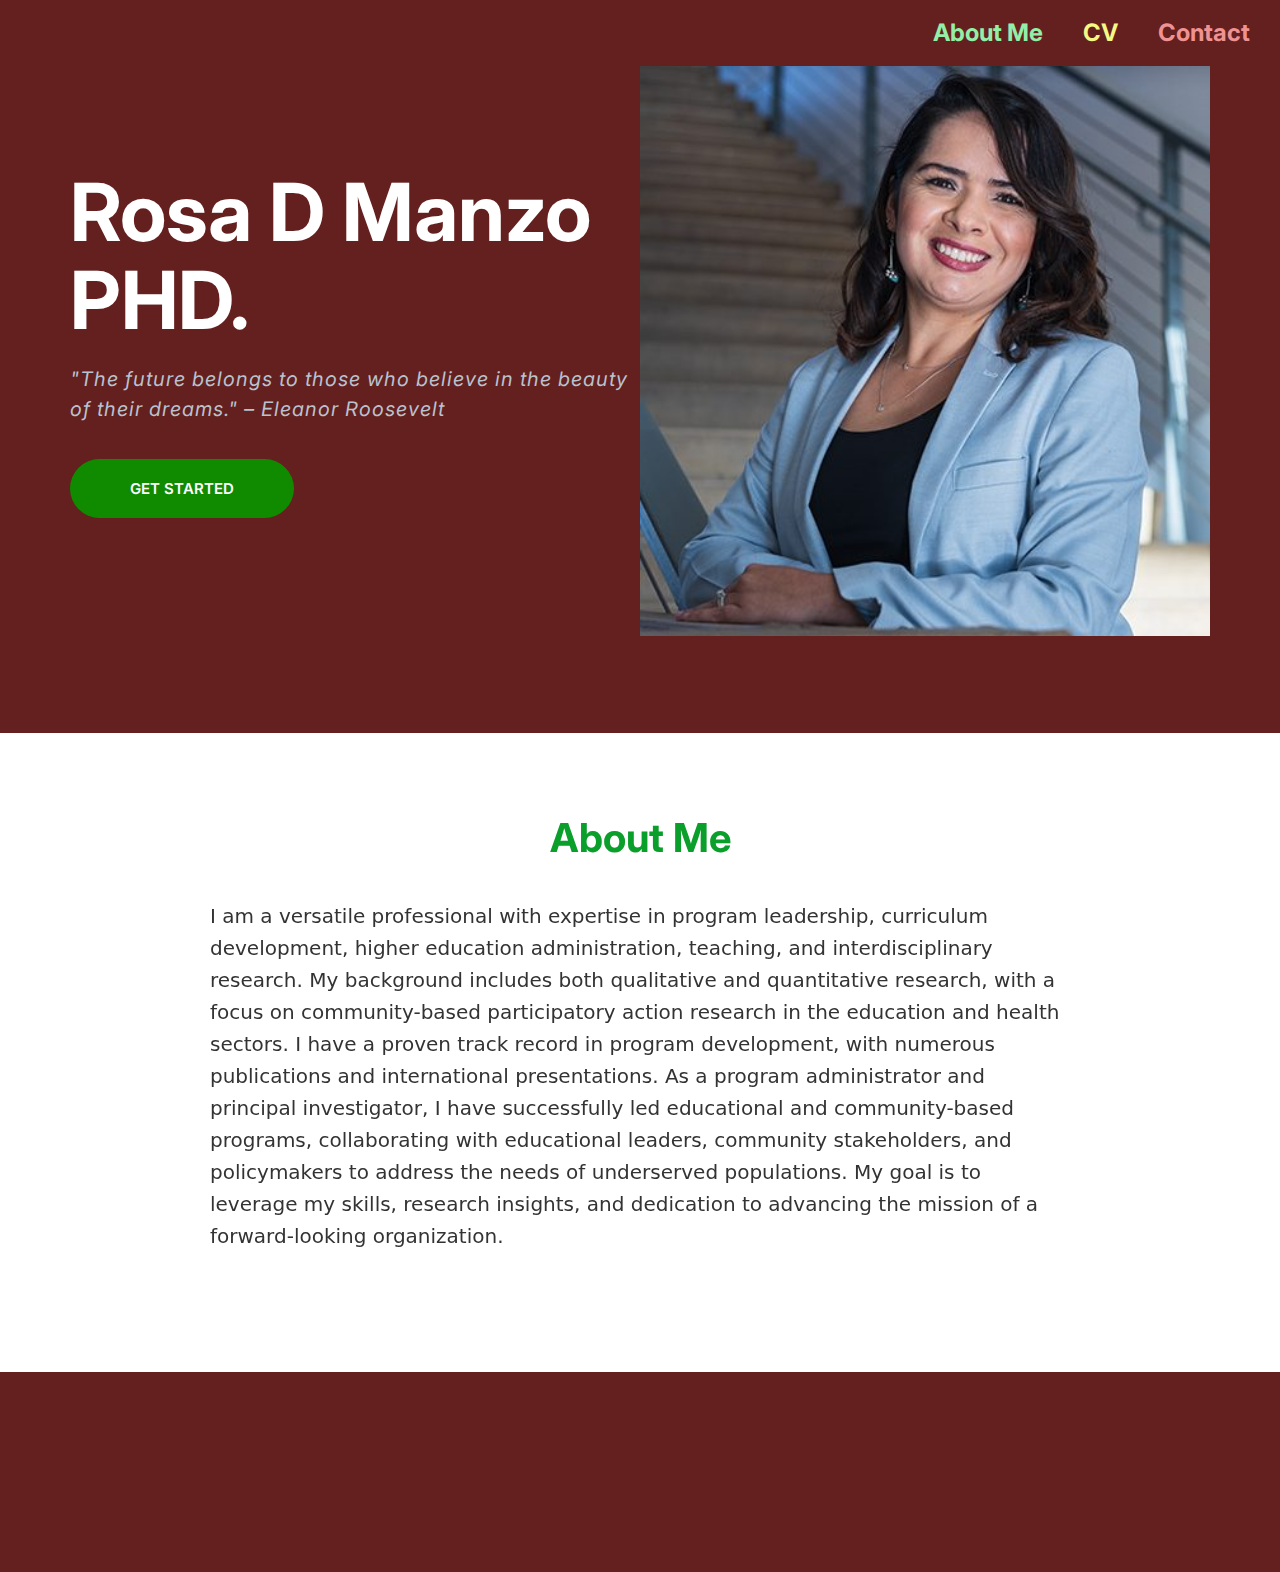
==== index.html @ 621b41e6 "pilot launch" ====
<!DOCTYPE html>
<html lang="en">
  <head>
    <meta charset="UTF-8" />
    <meta name="viewport" content="width=device-width, initial-scale=1.0" />
    <meta
      name="description"
      content="Deploy your websites in less than 60 seconds."
    />
    <meta
      property="og:title"
      content="Moshify - Deploy your websites in less than 60 seconds."
    />
    <meta
      property="og:description"
      content="Moshify is an imginary cloud hosting company. It's designed to teach people how to build modern websites using HTML5 and CSS3. To learn how to build this website from scratch, get the Ultimate HTML and CSS course on codewithmosh.com."
    />
    <meta property="og:type" content="website" />
    <meta property="og:image" content="http://moshified.com/moshify.jpg" />
    <meta property="og:url" content="http://moshified.com" />
    <title>Moshify - Go Online for Just $9</title>
    <link rel="icon" href="images/favicon-sm.png" />
    <link rel="apple-touch-icon" sizes="72x72" href="images/favicon-md.png" />
    <link rel="apple-touch-icon" sizes="144x144" href="images/favicon-lg.png" />
    <link rel="preconnect" href="https://fonts.gstatic.com" />
    <link
      href="https://fonts.googleapis.com/css2?family=Inter:wght@400;600;700&display=swap"
      rel="stylesheet"
    />
    <link rel="stylesheet" href="css/normalize.css" />

    <link rel="stylesheet" href="css/styles.css" />
    <link rel="stylesheet" href="https://unpkg.com/aos@next/dist/aos.css" />
  </head>
  <body>
    <header>
      <nav class="nav collapsible">
        <a aria-label="Moshify" class="nav__brand" href="/">
          <!-- <img src="images/house.svg" alt="" -->
          <!-- /> -->
        </a>
        <svg class="icon icon--white nav__toggler">
          <use href="images/sprite.svg#menu"></use>
        </svg>
        <ul class="list nav__list collapsible__content">
          <li class="nav__item" id="nav__item1">
            <a class="non_default_link" href="./pages/about_me.html"
              >About Me</a
            >
          </li>
          <li class="nav__item" id="nav__item2">
            <a class="non_default_link" href="./pages/cv.html">CV</a>
          </li>
          <li class="nav__item" id="nav__item3">
            <a class="non_default_link" href="/pages/contact_me.html"
              >Contact</a
            >
          </li>
        </ul>
      </nav>
    </header>
    <section class="block block--dark block--skewed-left hero">
      <div class="container grid grid--1x2">
        <header class="block__header hero__content">
          <h1 data-aos="zoom-in-up" class="block__heading">
            Rosa D Manzo PHD.
          </h1>
          <p class="hero__tagline">
            "The future belongs to those who believe in the beauty of their
            dreams." – Eleanor Roosevelt
          </p>
          <a
            target="_blank"
            href="https://codewithmosh.com"
            class="btn btn--accent btn--stretched"
            >Get Started</a
          >
        </header>
        <picture data-aos="zoom-in">
          <img class="hero__image" src="images/rosa_profile.jpg " alt="" />
        </picture>
      </div>
    </section>
    <section data-aos="zoom-in-up" class="block container block-domain">
      <header class="block__header_contact">
        <h2 class="about_me_header">About Me</h2>
        <p class="about_me_text">
          I am a versatile professional with expertise in program leadership,
          curriculum development, higher education administration, teaching, and
          interdisciplinary research. My background includes both qualitative
          and quantitative research, with a focus on community-based
          participatory action research in the education and health sectors. I
          have a proven track record in program development, with numerous
          publications and international presentations. As a program
          administrator and principal investigator, I have successfully led
          educational and community-based programs, collaborating with
          educational leaders, community stakeholders, and policymakers to
          address the needs of underserved populations. My goal is to leverage
          my skills, research insights, and dedication to advancing the mission
          of a forward-looking organization.
        </p>
      </header>
    </section>

    <footer class="block block--dark footer">
      <div class="container grid footer__sections">
        <section class="collapsible collapsible--expanded footer__section">
          <div class="collapsible__header">
            <h2 class="collapsible__heading footer__heading"></h2>
            <svg class="icon icon--white collapsible__chevron">
              <use href="images/sprite.svg#chevron"></use>
            </svg>
          </div>
          <div class="collapsible__content">
            <ul class="list">
              <li><a href="#"></a></li>
              <li><a href="#"></a></li>
              <li><a href="#"></a></li>
            </ul>
          </div>
        </section>
        <section class="collapsible footer__section">
          <div class="collapsible__header">
            <h2 class="collapsible__heading footer__heading"></h2>
            <svg class="icon icon--white collapsible__chevron">
              <use href="images/sprite.svg#chevron"></use>
            </svg>
          </div>
          <div class="collapsible__content">
            <ul class="list">
              <li><a href="#"></a></li>
              <li><a href="#"></a></li>
              <li><a href="#"></a></li>
            </ul>
          </div>
        </section>
        <section class="collapsible footer__section">
          <div class="collapsible__header">
            <h2 class="collapsible__heading footer__heading"></h2>
            <svg class="icon icon--white collapsible__chevron">
              <use href="images/sprite.svg#chevron"></use>
            </svg>
          </div>
          <div class="collapsible__content">
            <ul class="list">
              <li><a href="#"></a></li>
              <li><a href="#"></a></li>
              <li><a href="#"></a></li>
            </ul>
          </div>
        </section>
        <section class="collapsible footer__section">
          <div class="collapsible__header">
            <h2 class="collapsible__heading footer__heading"></h2>
            <svg class="icon icon--white collapsible__chevron">
              <use href="images/sprite.svg#chevron"></use>
            </svg>
          </div>
          <div class="collapsible__content">
            <ul class="list">
              <li><a href="#"></a></li>
              <li><a href="#"></a></li>
              <li><a href="#"></a></li>
            </ul>
          </div>
        </section>
        <div class="footer__brand">
          <!-- <img src="images/logo.svg" alt="" /> -->
          <p class="footer__copyright"></p>
        </div>
      </div>
    </footer>
    <script src="./js/main.js"></script>
    <script src="https://unpkg.com/aos@next/dist/aos.js"></script>
    <script>
      AOS.init();
    </script>
  </body>
</html>
---- css/styles.css ----
@import "./normalize.css";
:root {
  --color-primary: #2584ff;
  --color-secondary: #00d9ff;
  --color-accent: #108b00;
  --color-headings: #1b0760;
  --color-body: #918ca4;
  --color-body-darker: #5c5577;
  --color-border: #ccc;
  --border-radius: 30px;
}

*,
*::after,
*::before {
  box-sizing: border-box;
}

/* Typography */

::selection {
  background: var(--color-primary);
  color: #fff;
}

html {
  font-size: 62.5%;
}

img {
  width: 100%;
}

body {
  font-family: Inter, Arial, Helvetica, sans-serif;
  font-size: 2rem;
  line-height: 1.5;
  color: var(--color-body);
}

h1,
h2,
h3 {
  color: var(--color-headings);
  margin-bottom: 1rem;
  line-height: 1.1;
}

h1 {
  font-size: 6rem;
}

h2 {
  font-size: 4rem;
}

h3 {
  font-size: 2.8rem;
  font-weight: 600;
  line-height: 1.3;
}

p {
  margin-top: 0;
}

@media screen and (min-width: 1024px) {
  body {
    font-size: 1.8rem;
  }
  h1 {
    font-size: 8rem;
  }
  h2 {
    font-size: 4rem;
  }
  h3 {
    font-size: 2.4rem;
  }
}

/* Links */

a {
  text-decoration: none;
}

.link-arrow {
  color: var(--color-accent);
  text-transform: uppercase;
  font-size: 2rem;
  font-weight: bold;
}

.link-arrow::after {
  content: "-->";
  margin-left: 5px;
  transition: margin 0.15s;
}

.link-arrow:hover::after {
  margin-left: 10px;
}

@media screen and (min-width: 1024px) {
  .link-arrow {
    font-size: 1.5rem;
  }
}

/* Badges */

.badge {
  border-radius: 20px;
  font-size: 2rem;
  font-weight: 600;
  padding: 0.5rem 2rem;
  white-space: nowrap;
}

.badge--primary {
  background: var(--color-primary);
  color: #fff;
}

.badge--secondary {
  background: var(--color-secondary);
  color: #fff;
}

.badge--small {
  font-size: 1.6rem;
  padding: 0.5rem 1.5rem;
}

@media screen and (min-width: 1024px) {
  .badge {
    font-size: 1.5rem;
  }
  .badge--small {
    font-size: 1.2rem;
  }
}

/* Lists */

.list {
  list-style: none;
  padding-left: 0;
}

.list--inline .list__item {
  display: inline-block;
  margin-right: 2rem;
}

.list--tick {
  list-style-image: url(../images/tick.svg);
  padding-left: 3rem;
  color: var(--color-headings);
}

.list--tick .list__item {
  padding-left: 0.5rem;
  margin-bottom: 1rem;
}

@media screen and (min-width: 1024px) {
  .list--tick .list__item {
    padding-left: 0;
  }
}

/* Icons */

.icon {
  width: 40px;
  height: 40px;
}

.icon--small {
  width: 30px;
  height: 30px;
}

.icon--primary {
  fill: var(--color-primary);
}

.icon--white {
  fill: #fff;
}

.icon-container {
  background: #f3f9fa;
  width: 64px;
  height: 64px;
  border-radius: 100%;
  display: inline-flex;
  justify-content: center;
  align-items: center;
}

.icon-container--accent {
  background: var(--color-accent);
}

/* Buttons */

.btn {
  border-radius: 40px;
  border: 0;
  cursor: pointer;
  font-size: 1.8rem;
  font-weight: 600;
  margin: 1rem 0;
  outline: 0;
  padding: 2rem 4vw;
  text-align: center;
  text-transform: uppercase;
  white-space: nowrap;
}

.btn .icon {
  width: 2rem;
  height: 2rem;
  margin-right: 1rem;
  vertical-align: middle;
}

.btn--primary {
  background: var(--color-primary);
  color: #fff;
}

.btn--primary:hover {
  background: #3a8ffd;
}

.btn--secondary {
  background: var(--color-secondary);
  color: #fff;
}

.btn--secondary:hover {
  background: #05cdf0;
}

.btn--accent {
  background: var(--color-accent);
  color: #fff;
}

.btn--accent:hover {
  background: rgb(6, 131, 173);
}

.btn--outline {
  background: #fff;
  color: var(--color-headings);
  border: 2px solid var(--color-headings);
}

.btn--outline:hover {
  background: var(--color-headings);
  color: #fff;
}

.btn--stretched {
  padding-left: 6rem;
  padding-right: 6rem;
}

.btn--block {
  width: 100%;
  display: inline-block;
}

@media screen and (min-width: 1024px) {
  .btn {
    font-size: 1.5rem;
  }
}

/* Inputs */

.input {
  border-radius: var(--border-radius);
  border: 1px solid var(--color-border);
  color: var(--color-headings);
  font-size: 2rem;
  outline: 0;
  padding: 1.5rem 3.5rem;
}

::placeholder {
  color: #cdcbd7;
}

.input-group {
  border: 1px solid var(--color-border);
  border-radius: var(--border-radius);
  display: flex;
}

.input-group .input {
  border: 0;
  flex-grow: 1;
  padding: 1.5rem 2rem;
  width: 0;
}

.input-group .btn {
  margin: 4px;
}

@media screen and (min-width: 1024px) {
  .input {
    font-size: 1.5rem;
  }
}

/* Cards */

.card {
  border-radius: 7px;
  box-shadow: 0 0 20px 10px #f3f3f3;
  overflow: hidden;
}

.card__header,
.card__body {
  padding: 2rem 7%;
}

.card--primary .card__header {
  background: var(--color-primary);
  color: #fff;
}

.card--secondary .card__header {
  background: var(--color-secondary);
  color: #fff;
}

.card--primary .badge--primary {
  background: #126de4;
}

.card--secondary .badge--secondary {
  background: #02cdf1;
}

/* Plans */

.plan {
  transition: transform 0.2s ease-out;
}

.plan__name {
  color: #fff;
  margin: 0;
  font-weight: 500;
  font-size: 2.4rem;
}

.plan__price {
  font-size: 5rem;
}

.plan__billing-cycle {
  font-size: 2rem;
  font-weight: 300;
  opacity: 0.8;
  margin-right: 1rem;
}

.plan__description {
  font-size: 2rem;
  font-weight: 300;
  letter-spacing: 1px;
  display: block;
}

.plan .list__item {
  margin-bottom: 2rem;
}

.plan--popular .card__header {
  position: relative;
}

.plan--popular .card__header::before {
  content: url(../images/popular.svg);
  width: 40px;
  display: inline-block;
  position: absolute;
  top: -6px;
  right: 5%;
}

.plan:hover {
  transform: scale(1.05);
}

.plan--popular:hover {
  transform: scale(1.15);
}

@media screen and (min-width: 1024px) {
  .plan--popular {
    transform: scale(1.1);
  }
  .plan__name {
    font-size: 1.4rem;
  }
  .plan__price {
    font-size: 5rem;
  }
  .plan__billing-cycle {
    font-size: 1.6rem;
  }
  .plan__description {
    font-size: 1.7rem;
  }
}

/* Media */

.media {
  display: flex;
  margin-bottom: 4rem;
}

.media__title {
  margin-top: 0;
}

.media__body {
  margin: 0 2rem;
}

.media__image {
  margin-top: 1rem;
}

/* Quotes */

.quote {
  font-size: 3rem;
  font-style: italic;
  color: var(--color-body-darker);
  line-height: 1.3;
}

.quote__text::before {
  content: open-quote;
}

.quote__text::after {
  content: close-quote;
}

.quote__author {
  font-size: 2rem;
  font-weight: 500;
  font-style: normal;
  margin-bottom: 0;
}

.quote__organization {
  color: var(--color-headings);
  opacity: 0.4;
  font-size: 1.5rem;
  font-style: normal;
}

.quote__line {
  position: relative;
  bottom: 10px;
}

@media screen and (min-width: 1024px) {
  .quote {
    font-size: 2rem;
  }
  .quote__author {
    font-size: 2.4rem;
  }
  .quote__organization {
    font-size: 1.6rem;
  }
}

/* Grids */

.grid {
  display: grid;
}

@media screen and (min-width: 768px) {
  .grid--1x2 {
    grid-template-columns: repeat(2, 1fr);
  }
}

@media screen and (min-width: 1024px) {
  .grid--1x3 {
    grid-template-columns: repeat(3, 1fr);
  }
}

/* Testimonials */

.testimonial {
  padding: 3rem;
}

.testimonial .quote {
  margin: 2rem 0;
  font-size: 110%;
}

.testimonial__image {
  position: relative;
  margin: 0 3rem;
}

.testimonial__image > .icon-container {
  position: absolute;
  top: 3rem;
  right: -32px;
}

@media screen and (min-width: 768px) {
  .testimonial__image {
    margin: 0;
  }
  .testimonial .quote {
    margin: 5rem 0 0 6rem;
    font-size: 120%;
    line-height: 1.5;
  }
}

/* Callouts */

.callout {
  padding: 4rem;
  border-radius: 5px;
}

.callout--primary {
  background: var(--color-primary);
  color: #fff;
}

.callout__heading {
  color: #fff;
  margin-top: 0;
  font-size: 3rem;
}

.callout .btn {
  justify-self: center;
  align-self: center;
}

.callout__content {
  text-align: center;
}

@media screen and (min-width: 768px) {
  .callout .grid--1x2 {
    grid-template-columns: 1fr auto;
  }
  .callout__content {
    text-align: left;
  }
  .callout .btn {
    justify-self: start;
    margin: 0 2rem;
  }
}

/* Collapsibles */

.collapsible__header {
  display: flex;
  justify-content: space-between;
}

.collapsible__heading {
  margin-top: 0;
  font-size: 3rem;
}

.collapsible__chevron {
  transform: rotate(-90deg);
  transition: transform 0.3s;
}

.collapsible__content {
  max-height: 0;
  overflow: hidden;
  opacity: 0;
  transition: all 0.3s;
}

.collapsible--expanded .collapsible__chevron {
  transform: rotate(0);
}

.collapsible--expanded .collapsible__content {
  max-height: 100%;
  opacity: 1;
}

/* Blocks */

.block {
  --padding-vertical: 5rem;
  padding: var(--padding-vertical) 2rem;
}

.block__header {
  text-align: center;
  margin-bottom: 4rem;
}

.block__heading {
  margin-top: 0;
}

.block--dark {
  background: #641f1f;
  color: #7b858b;
}

.block--dark h1,
.block--dark h2,
.block--dark h3 {
  color: #fff;
}

.block--skewed-right {
  padding-bottom: calc(var(--padding-vertical) + 4rem);
  /* clip-path: polygon(0% 0%, 100% 0%, 100% 100%, 0% 95%); */
}

.block--skewed-left {
  padding-bottom: calc(var(--padding-vertical) + 4rem);
  /* clip-path: polygon(0% 0%, 100% 0%, 100% 95%, 0% 100%); */
}

.container {
  max-width: 1140px;
  margin: 0 auto;
}

/* Navigation Bar */

.nav {
  background: #641f1f;
  display: flex;
  justify-content: space-between;
  flex-wrap: wrap;
  padding: 1rem;
  align-items: center;
}

.nav__list {
  width: 100%;
  margin: 0;
}

.nav__item {
  padding: 0.5rem 2rem;
  border-bottom: 1px solid #fff;
  font-size: 1.5em;
}

.nav__item:last-of-type {
  border-bottom: none;
}

.nav__item > a {
  transition: color 0.3s;
  font-weight: bolder;
}

#nav__item0 > a {
  color: #6fd4f3;
}
#nav__item1 > a {
  color: #93efa7;
}
#nav__item2 > a {
  color: #f4f885;
}
#nav__item3 > a {
  color: #ef9292;
}

.nav__item > a:hover {
  color: #fff;
}

.nav__toggler {
  opacity: 0.5;
  transition: box-shadow 0.15s;
  cursor: pointer;
}

.nav.collapsible--expanded .nav__toggler {
  opacity: 1;
  box-shadow: 0 0 0 3px #666;
  border-radius: 5px;
}

.nav__brand {
  transform: translateY(5px);
  width: 150px;
}

@media screen and (min-width: 768px) {
  .nav__toggler {
    display: none;
  }
  .nav__list {
    width: auto;
    display: flex;
    font-size: 1.6rem;
    max-height: 100%;
    opacity: 1;
  }
  .nav__item {
    border: 0;
  }
}

/* Hero */

.hero__tagline {
  font-size: 2rem;
  font-style: italic;
  color: #b9c3cf;
  letter-spacing: 1px;
  margin: 2rem 0 5rem;
}

@media screen and (min-width: 768px) {
  .hero__content {
    text-align: left;
    align-self: center;
  }
}

@media screen and (min-width: 1024px) {
  .hero {
    padding-top: 0;
  }
}

/* Domain Block */

.block-domain .input-group {
  box-shadow: 0 0 30px 20px #e6ebee;
  border: 0;
  margin: 4rem auto;
  max-width: 670px;
}

.block-domain__prices {
  color: var(--color-headings);
  display: grid;
  grid-template-columns: repeat(2, 1fr);
  grid-template-rows: repeat(2, 6rem);
  font-size: 2rem;
  font-weight: 600;
  justify-items: center;
  max-width: 700px;
  margin: 0 auto;
}

@media screen and (min-width: 768px) {
  .block-domain__prices {
    grid-template-columns: repeat(auto-fit, minmax(10rem, 1fr));
  }
}

/* Plans Block */

.block-plans .grid {
  gap: 8rem 4rem;
}

.block-plans .card {
  max-width: 500px;
  margin: 0 auto;
}

/* Features */

.feature {
  gap: 4rem 2rem;
  margin: 12rem 0;
}

.feature:first-of-type {
  margin-top: 6rem;
}

.feature__heading {
  margin: 1rem 0;
}

@media screen and (min-width: 768px) {
  .feature:nth-of-type(even) .feature__content {
    order: 2;
  }
}

/* Showcase Block */

@media screen and (min-width: 768px) {
  .block-showcase .grid {
    grid-template-columns: 50% 50%;
  }
  .block-showcase__image {
    justify-self: end;
  }
  .block-showcase__image > img {
    width: auto;
    max-width: 700px;
  }
}

/* Footer */

.footer {
  /* background: #232323; */
  padding-top: 10rem;
}

.footer a {
  color: #777;
  transition: color 0.3s;
}

.footer a:hover {
  color: #fff;
}

.footer__section {
  padding: 2rem;
  border-bottom: 1px solid #393939;
}

.footer__section .list {
  margin: 0;
}

.footer__heading {
  text-transform: uppercase;
  font-weight: 600;
  font-size: 2.5rem;
  line-height: 1.5;
}

.footer__brand {
  margin-top: 5rem;
  text-align: center;
}

.footer__brand img {
  max-width: 230px;
}

.footer__copyright {
  font-size: 2.1rem;
  color: #fff;
  opacity: 0.3;
}

@media screen and (min-width: 768px) {
  .footer {
    font-size: 1.5rem;
  }
  .footer__sections {
    grid-template-columns: repeat(auto-fit, minmax(10rem, 1fr));
  }
  .footer .collapsible__chevron {
    display: none;
  }
  .footer .collapsible__content {
    opacity: 1;
    max-height: 100%;
  }
  .footer__brand {
    order: -1;
    margin-top: 1rem;
  }
  .footer__copyright {
    font-size: 1.5rem;
  }
  .footer__section {
    border: 0;
  }
  .footer__heading {
    font-size: 1.6rem;
  }
}

.about_me_text {
  font-family: system-ui, -apple-system, BlinkMacSystemFont, "Segoe UI", Roboto,
    Oxygen, Ubuntu, Cantarell, "Open Sans", "Helvetica Neue", sans-serif;
  font-size: 2rem; /* Standard font size for readability */
  line-height: 1.6; /* Increases line spacing for readability */
  color: #333; /* A dark, neutral color for the text */
  text-align: left; /* Aligns the text on both sides, creating a more traditional look */
  margin: 20px auto; /* Adds space around the paragraph */
  width: 80%; /* Controls the width for better text wrapping */
  padding: 10px;
}
.about_me_header {
  color: #0a9e2a;
}

/* Sign-up Callout */

.callout-signup {
  transform: translateY(5rem);
}

/* About me page */

.about_me_hero {
  display: flex;
  justify-content: center;
}

.about_me_header_1_header {
  text-align: center;
}

/* My socials */

.block__header_contact {
  display: flex;
  flex-direction: column;
  width: 100%;
  height: 100%;
  justify-content: center;
  align-items: center;
  margin-bottom: 4rem;
}
.about_me_header_contact {
  text-align: center;
  color: #ff5252;
}

.social_media {
  display: flex;
  width: 100%;
  height: 100%;
  /* background-color: #00d9ff; */
}

.linkedIn {
  width: 25%;
  height: 10%;
  background-color: red;
}

.email {
  width: 25%;
  height: 10%;
  background-color: red;
}

.Phone_number {
  width: 25%;
  height: 10%;
  background-color: red;
}
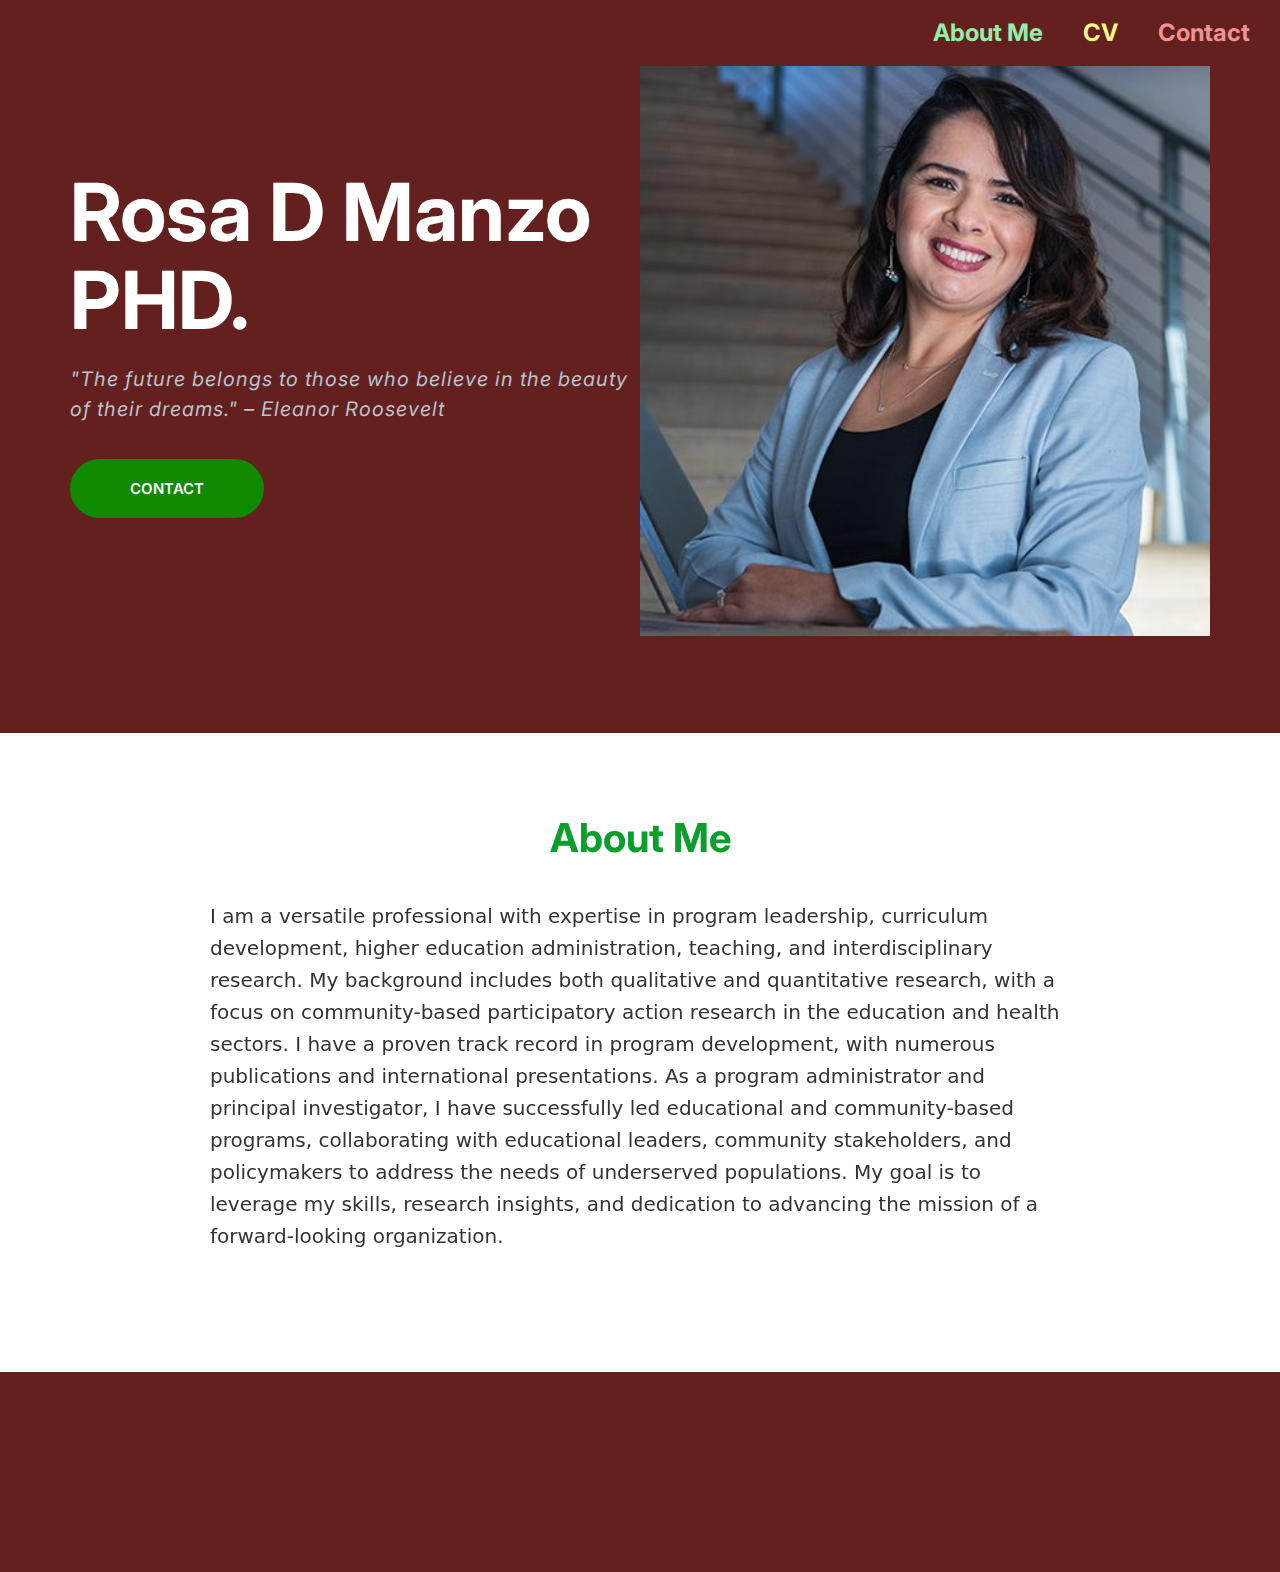
==== commit 145e4066: "fixed link issue" ====
--- a/index.html
+++ b/index.html
@@ -52,7 +52,7 @@
             <a class="non_default_link" href="./pages/cv.html">CV</a>
           </li>
           <li class="nav__item" id="nav__item3">
-            <a class="non_default_link" href="/pages/contact_me.html"
+            <a class="non_default_link" href="./pages/contact_me.html"
               >Contact</a
             >
           </li>
@@ -71,9 +71,9 @@
           </p>
           <a
             target="_blank"
-            href="https://codewithmosh.com"
+            href="./pages/contact_me.html"
             class="btn btn--accent btn--stretched"
-            >Get Started</a
+            >Contact</a
           >
         </header>
         <picture data-aos="zoom-in">
